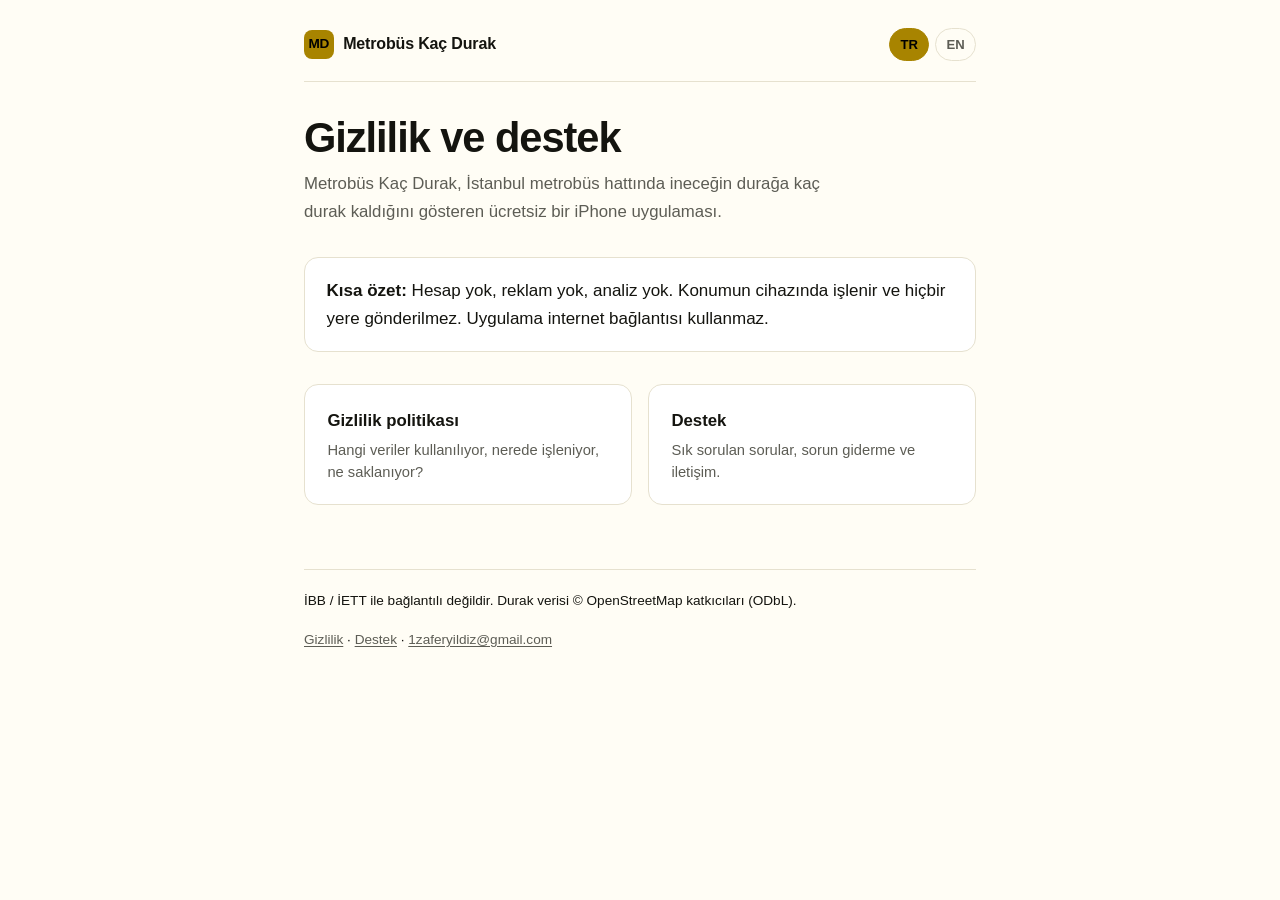
==== index.html @ fbbd899b "Metrobüs Kaç Durak gizlilik ve destek sayfaları" ====
<!DOCTYPE html>
<html lang="tr">
  <head>
    <meta charset="utf-8" />
    <meta name="viewport" content="width=device-width, initial-scale=1" />
    <title>Metrobüs Kaç Durak — Gizlilik ve Destek</title>
    <meta
      name="description"
      content="Metrobüs Kaç Durak uygulamasının gizlilik politikası ve destek sayfası."
    />
    <link rel="stylesheet" href="style.css" />
  </head>
  <body>
    <div class="wrap">
      <header class="top">
        <a class="brand" href="./">
          <span class="mark" aria-hidden="true">MD</span>
          Metrobüs Kaç Durak
        </a>
        <nav class="lang" aria-label="Dil">
          <a href="./" aria-current="true">TR</a>
          <a href="index-en.html">EN</a>
        </nav>
      </header>

      <main>
        <h1>Gizlilik ve destek</h1>
        <p class="lede">
          Metrobüs Kaç Durak, İstanbul metrobüs hattında ineceğin durağa kaç
          durak kaldığını gösteren ücretsiz bir iPhone uygulaması.
        </p>

        <div class="callout">
          <p>
            <strong>Kısa özet:</strong> Hesap yok, reklam yok, analiz yok.
            Konumun cihazında işlenir ve hiçbir yere gönderilmez. Uygulama
            internet bağlantısı kullanmaz.
          </p>
        </div>

        <ul class="cards">
          <li>
            <a href="gizlilik.html">
              <span class="t">Gizlilik politikası</span>
              <span class="d"
                >Hangi veriler kullanılıyor, nerede işleniyor, ne
                saklanıyor?</span
              >
            </a>
          </li>
          <li>
            <a href="destek.html">
              <span class="t">Destek</span>
              <span class="d"
                >Sık sorulan sorular, sorun giderme ve iletişim.</span
              >
            </a>
          </li>
        </ul>
      </main>

      <footer>
        <p>
          İBB / İETT ile bağlantılı değildir. Durak verisi © OpenStreetMap
          katkıcıları (ODbL).
        </p>
        <p>
          <a href="gizlilik.html">Gizlilik</a> ·
          <a href="destek.html">Destek</a> ·
          <a href="mailto:1zaferyildiz@gmail.com">1zaferyildiz@gmail.com</a>
        </p>
      </footer>
    </div>
  </body>
</html>
---- style.css ----
:root {
  --bg: #000000;
  --surface: #121212;
  --surface-2: #1a1a1a;
  --fg: #ffffff;
  --muted: #bdbdbd;
  --accent: #ffd600;
  --rule: #2a2a2a;
  --radius: 14px;
  --measure: 42rem;
}

@media (prefers-color-scheme: light) {
  :root {
    --bg: #fffdf5;
    --surface: #ffffff;
    --surface-2: #f6f3e6;
    --fg: #14140f;
    --muted: #5d5d55;
    --accent: #a88400;
    --rule: #e6e1cf;
  }
}

* {
  box-sizing: border-box;
}

html {
  -webkit-text-size-adjust: 100%;
}

body {
  margin: 0;
  padding: 0 1.25rem 5rem;
  background: var(--bg);
  color: var(--fg);
  font-family: -apple-system, BlinkMacSystemFont, "SF Pro Text", "Segoe UI",
    Roboto, "Helvetica Neue", Arial, sans-serif;
  font-size: 17px;
  line-height: 1.65;
  -webkit-font-smoothing: antialiased;
}

.wrap {
  max-width: var(--measure);
  margin: 0 auto;
}

header.top {
  display: flex;
  align-items: center;
  justify-content: space-between;
  gap: 1rem;
  padding: 1.75rem 0 1.25rem;
  border-bottom: 1px solid var(--rule);
  margin-bottom: 2rem;
}

.brand {
  display: inline-flex;
  align-items: center;
  gap: 0.6rem;
  font-weight: 700;
  letter-spacing: -0.01em;
  color: inherit;
  text-decoration: none;
  font-size: 1rem;
}

.brand .mark {
  display: inline-grid;
  place-items: center;
  width: 1.85rem;
  height: 1.85rem;
  border-radius: 8px;
  background: var(--accent);
  color: #000;
  font-size: 0.85rem;
  font-weight: 800;
}

nav.lang {
  display: flex;
  gap: 0.35rem;
  flex-shrink: 0;
}

nav.lang a {
  padding: 0.3rem 0.65rem;
  border-radius: 999px;
  border: 1px solid var(--rule);
  color: var(--muted);
  text-decoration: none;
  font-size: 0.82rem;
  font-weight: 600;
}

nav.lang a[aria-current="true"] {
  background: var(--accent);
  border-color: var(--accent);
  color: #000;
}

h1 {
  font-size: clamp(1.9rem, 6vw, 2.6rem);
  line-height: 1.15;
  letter-spacing: -0.025em;
  margin: 0 0 0.5rem;
}

h1 + .lede {
  color: var(--muted);
  font-size: 1.05rem;
  margin: 0 0 2rem;
  max-width: 34rem;
}

h2 {
  font-size: 1.15rem;
  letter-spacing: -0.01em;
  margin: 2.5rem 0 0.6rem;
  padding-top: 1.5rem;
  border-top: 1px solid var(--rule);
}

h2:first-of-type {
  border-top: none;
  padding-top: 0;
  margin-top: 0;
}

p,
li {
  color: var(--fg);
}

p {
  margin: 0 0 1rem;
}

ul {
  margin: 0 0 1rem;
  padding-left: 1.15rem;
}

li {
  margin-bottom: 0.45rem;
}

li::marker {
  color: var(--accent);
}

a {
  color: var(--accent);
  text-underline-offset: 0.18em;
}

strong {
  font-weight: 650;
}

.callout {
  background: var(--surface);
  border: 1px solid var(--rule);
  border-radius: var(--radius);
  padding: 1.15rem 1.35rem;
  margin: 0 0 1.75rem;
}

.callout p:last-child {
  margin-bottom: 0;
}

.meta {
  color: var(--muted);
  font-size: 0.9rem;
  border-top: 1px solid var(--rule);
  margin-top: 3rem;
  padding-top: 1.25rem;
}

.meta p {
  margin: 0 0 0.3rem;
  color: var(--muted);
}

.cards {
  display: grid;
  gap: 1rem;
  margin: 2rem 0 0;
  padding: 0;
  list-style: none;
}

@media (min-width: 40rem) {
  .cards {
    grid-template-columns: 1fr 1fr;
  }
}

.cards li {
  margin: 0;
}

.cards a {
  display: block;
  height: 100%;
  padding: 1.35rem 1.4rem;
  border-radius: var(--radius);
  background: var(--surface);
  border: 1px solid var(--rule);
  color: inherit;
  text-decoration: none;
  transition: border-color 120ms ease, transform 120ms ease;
}

.cards a:hover,
.cards a:focus-visible {
  border-color: var(--accent);
}

.cards .t {
  display: block;
  font-weight: 700;
  font-size: 1.05rem;
  margin-bottom: 0.25rem;
}

.cards .d {
  display: block;
  color: var(--muted);
  font-size: 0.92rem;
  line-height: 1.5;
}

footer {
  margin-top: 4rem;
  padding-top: 1.25rem;
  border-top: 1px solid var(--rule);
  color: var(--muted);
  font-size: 0.85rem;
}

footer a {
  color: var(--muted);
}

@media (max-width: 30rem) {
  body {
    font-size: 16px;
  }
  header.top {
    flex-wrap: wrap;
  }
}
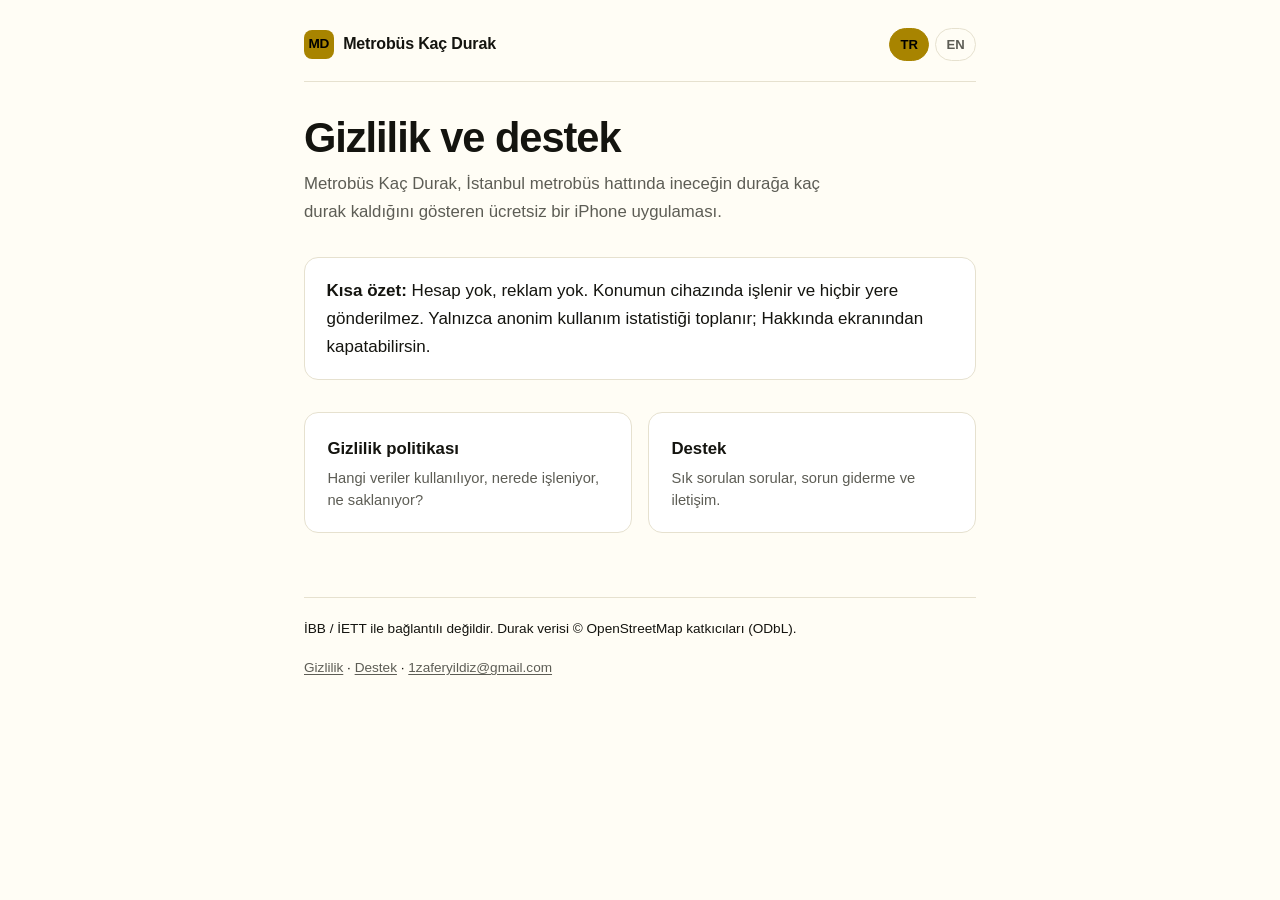
==== commit 823555c8: "Gizlilik politikası: anonim kullanım istatistiği (Firebase Analytics) bölümü, TR/EN Co-Authored-By: " ====
--- a/index.html
+++ b/index.html
@@ -32,9 +32,10 @@
 
         <div class="callout">
           <p>
-            <strong>Kısa özet:</strong> Hesap yok, reklam yok, analiz yok.
-            Konumun cihazında işlenir ve hiçbir yere gönderilmez. Uygulama
-            internet bağlantısı kullanmaz.
+            <strong>Kısa özet:</strong> Hesap yok, reklam yok. Konumun
+            cihazında işlenir ve hiçbir yere gönderilmez. Yalnızca anonim
+            kullanım istatistiği toplanır; Hakkında ekranından
+            kapatabilirsin.
           </p>
         </div>
 
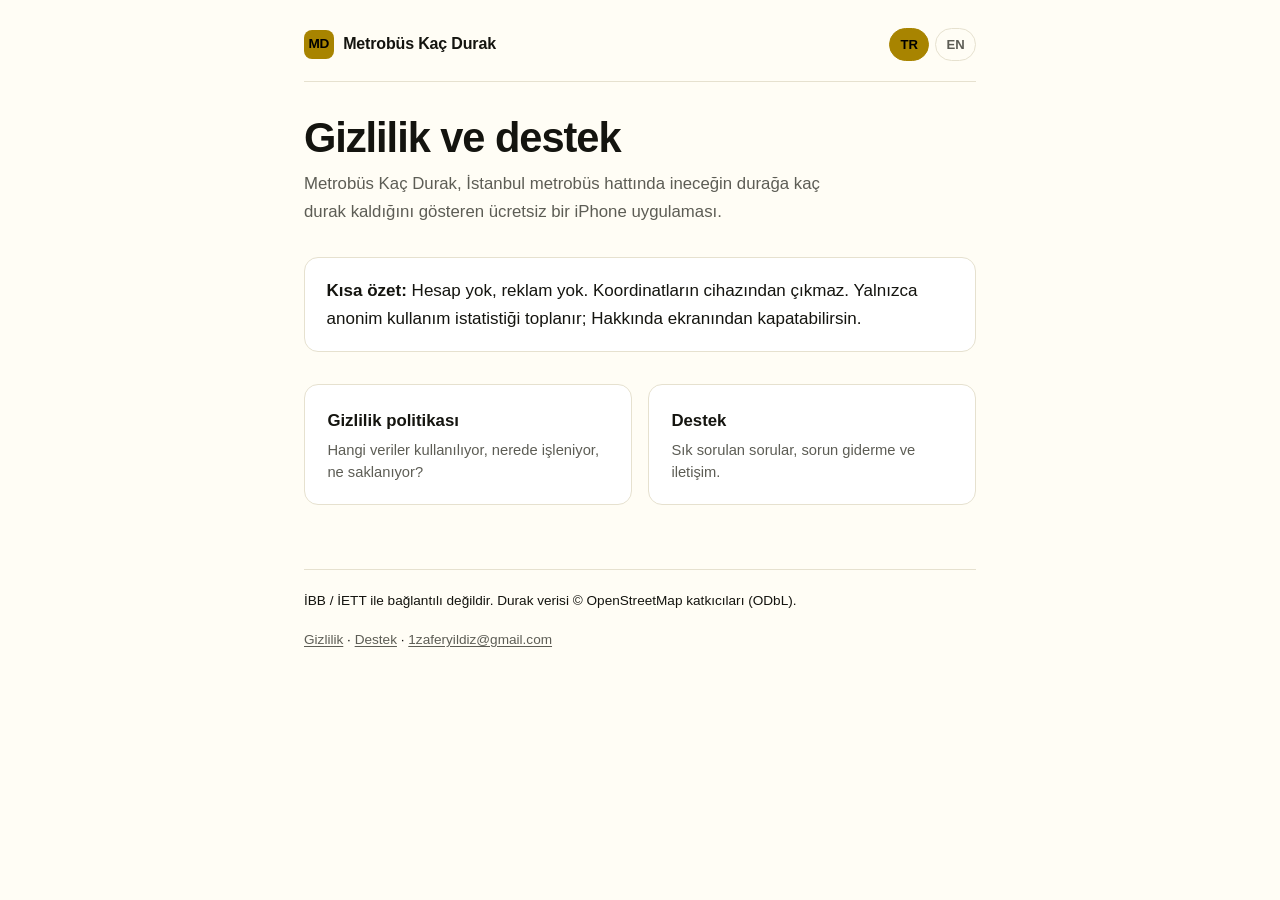
==== commit 4eb4782c: "Gizlilik: koordinat ve istatistik ayrımı, en yakın durak ile arama metni açıkça yazıldı Co-Authored-" ====
--- a/index.html
+++ b/index.html
@@ -32,8 +32,8 @@
 
         <div class="callout">
           <p>
-            <strong>Kısa özet:</strong> Hesap yok, reklam yok. Konumun
-            cihazında işlenir ve hiçbir yere gönderilmez. Yalnızca anonim
+            <strong>Kısa özet:</strong> Hesap yok, reklam yok. Koordinatların
+            cihazından çıkmaz. Yalnızca anonim
             kullanım istatistiği toplanır; Hakkında ekranından
             kapatabilirsin.
           </p>
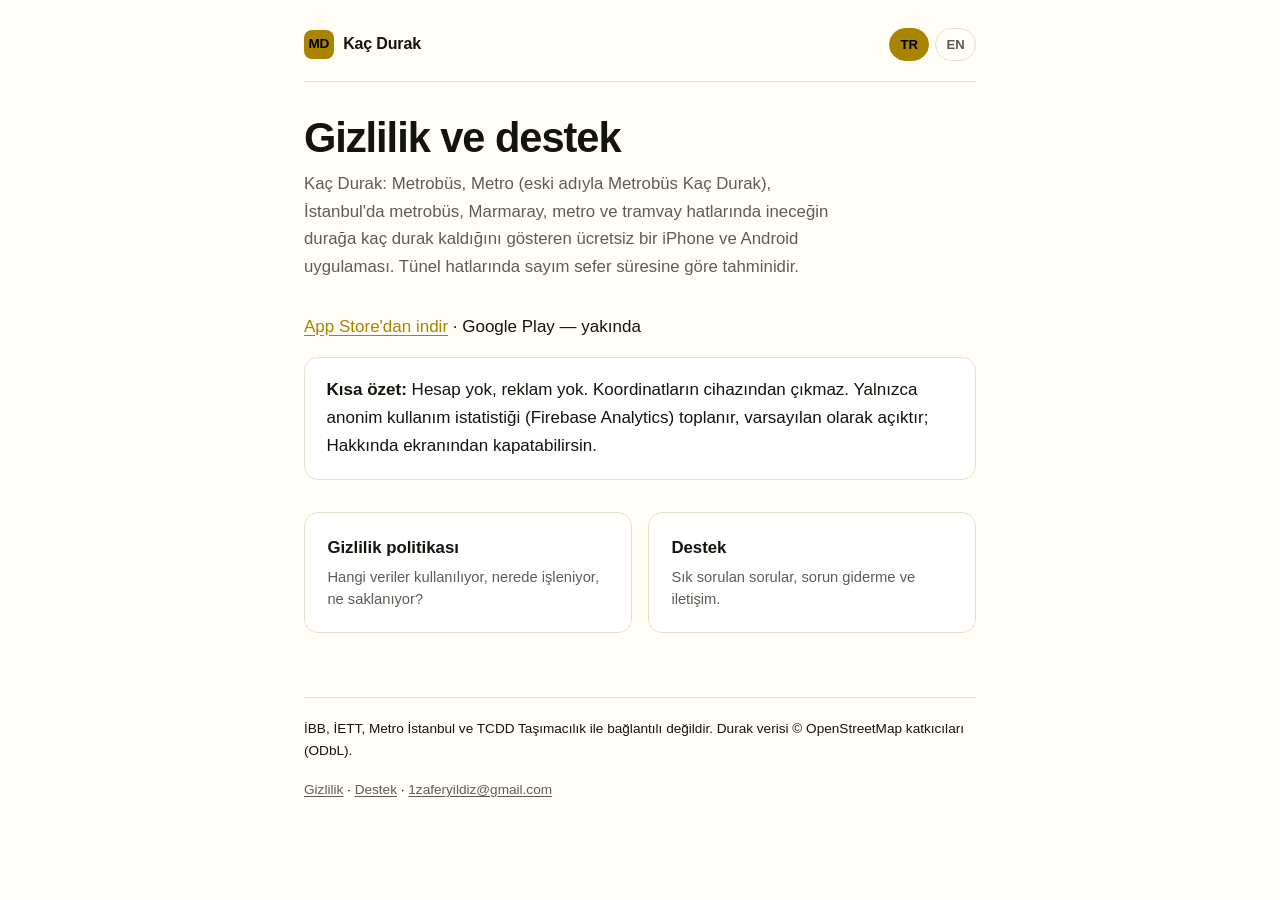
==== commit a63caf58: "1.2.0: yeni ad (Kaç Durak: Metrobüs, Metro), 16 hat, tünel tahmini; gizlilik metni koda göre düzelti" ====
--- a/index.html
+++ b/index.html
@@ -3,10 +3,10 @@
   <head>
     <meta charset="utf-8" />
     <meta name="viewport" content="width=device-width, initial-scale=1" />
-    <title>Metrobüs Kaç Durak — Gizlilik ve Destek</title>
+    <title>Kaç Durak: Metrobüs, Metro — Gizlilik ve Destek</title>
     <meta
       name="description"
-      content="Metrobüs Kaç Durak uygulamasının gizlilik politikası ve destek sayfası."
+      content="Kaç Durak: Metrobüs, Metro uygulamasının gizlilik politikası ve destek sayfası."
     />
     <link rel="stylesheet" href="style.css" />
   </head>
@@ -15,7 +15,7 @@
       <header class="top">
         <a class="brand" href="./">
           <span class="mark" aria-hidden="true">MD</span>
-          Metrobüs Kaç Durak
+          Kaç Durak
         </a>
         <nav class="lang" aria-label="Dil">
           <a href="./" aria-current="true">TR</a>
@@ -26,16 +26,22 @@
       <main>
         <h1>Gizlilik ve destek</h1>
         <p class="lede">
-          Metrobüs Kaç Durak, İstanbul metrobüs hattında ineceğin durağa kaç
-          durak kaldığını gösteren ücretsiz bir iPhone uygulaması.
+          Kaç Durak: Metrobüs, Metro (eski adıyla Metrobüs Kaç Durak), İstanbul'da
+          metrobüs, Marmaray, metro ve tramvay hatlarında ineceğin durağa kaç
+          durak kaldığını gösteren ücretsiz bir iPhone ve Android uygulaması.
+          Tünel hatlarında sayım sefer süresine göre tahminidir.
+        </p>
+        <p>
+          <a href="https://apps.apple.com/tr/app/id6830721021">App Store'dan indir</a> ·
+          Google Play — yakında
         </p>
 
         <div class="callout">
           <p>
             <strong>Kısa özet:</strong> Hesap yok, reklam yok. Koordinatların
-            cihazından çıkmaz. Yalnızca anonim
-            kullanım istatistiği toplanır; Hakkında ekranından
-            kapatabilirsin.
+            cihazından çıkmaz. Yalnızca anonim kullanım istatistiği
+            (Firebase Analytics) toplanır, varsayılan olarak açıktır; Hakkında
+            ekranından kapatabilirsin.
           </p>
         </div>
 
@@ -62,8 +68,8 @@
 
       <footer>
         <p>
-          İBB / İETT ile bağlantılı değildir. Durak verisi © OpenStreetMap
-          katkıcıları (ODbL).
+          İBB, İETT, Metro İstanbul ve TCDD Taşımacılık ile bağlantılı değildir.
+          Durak verisi © OpenStreetMap katkıcıları (ODbL).
         </p>
         <p>
           <a href="gizlilik.html">Gizlilik</a> ·
